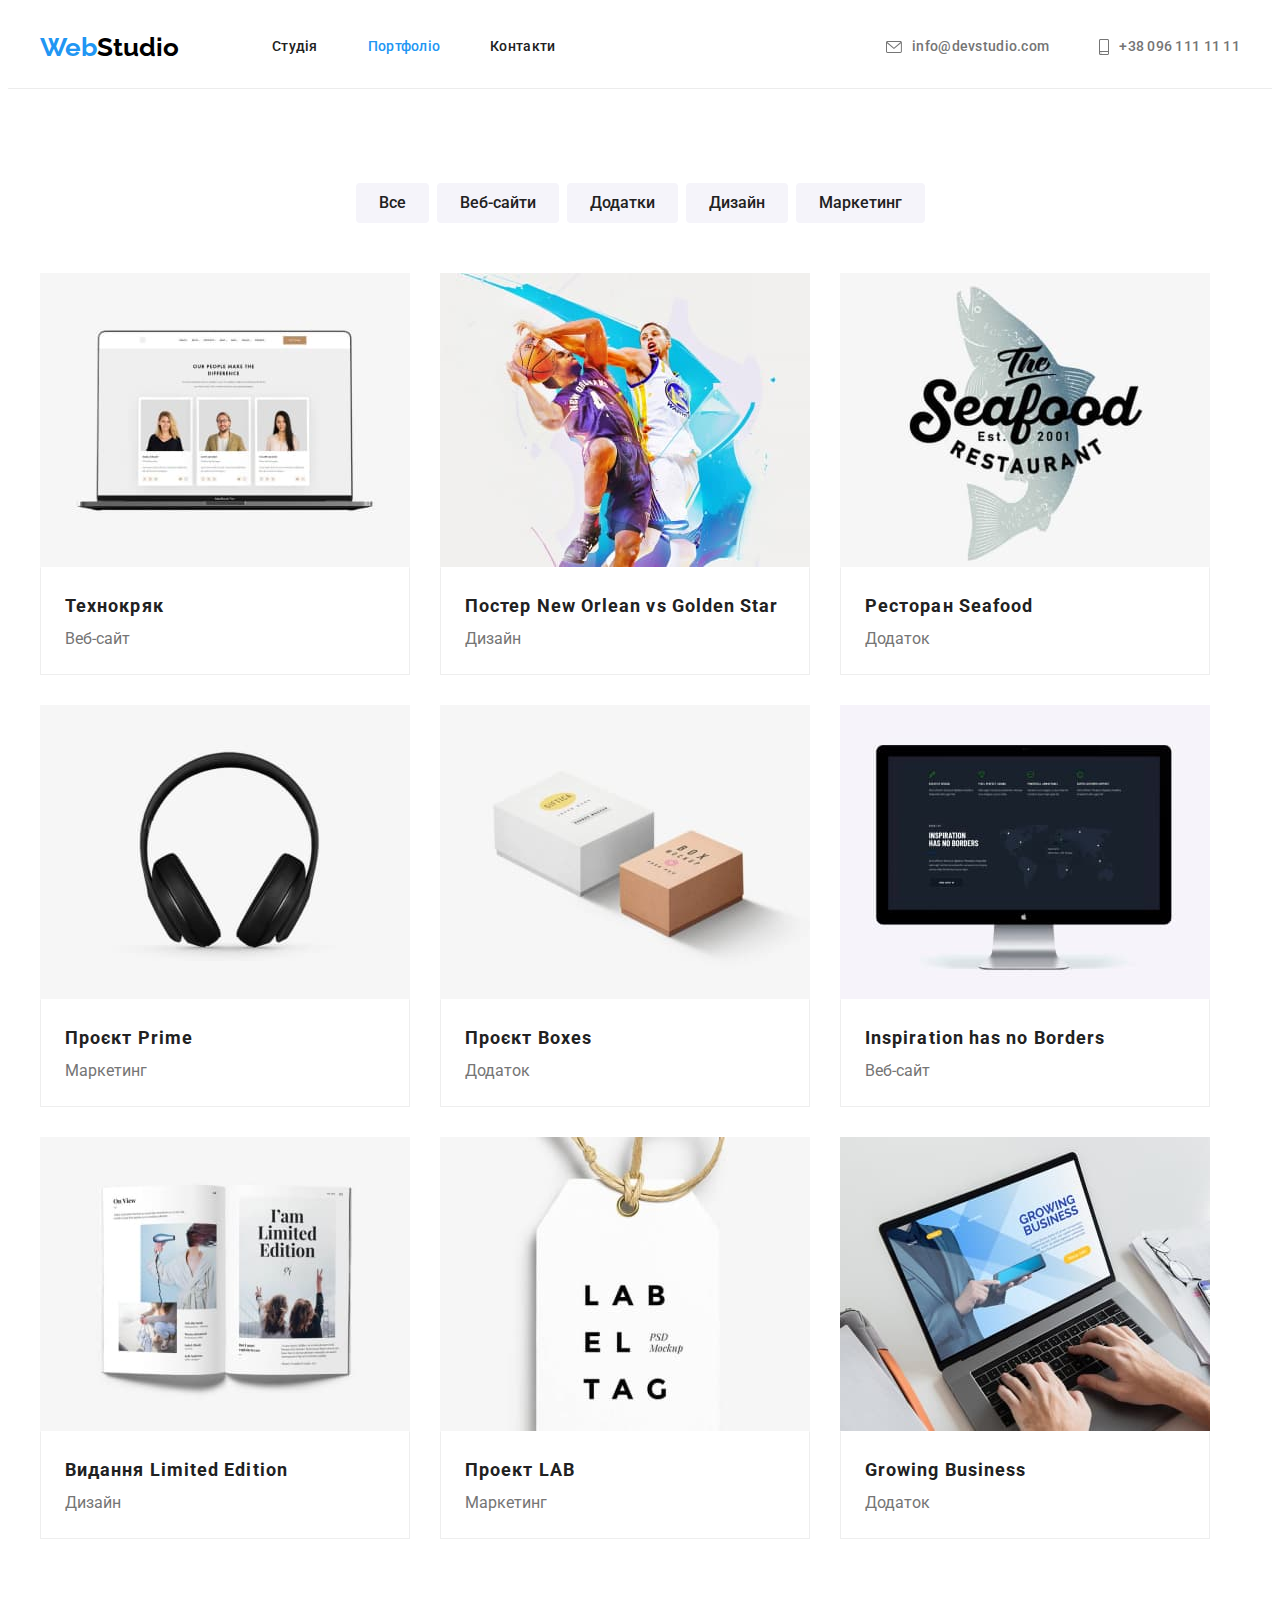
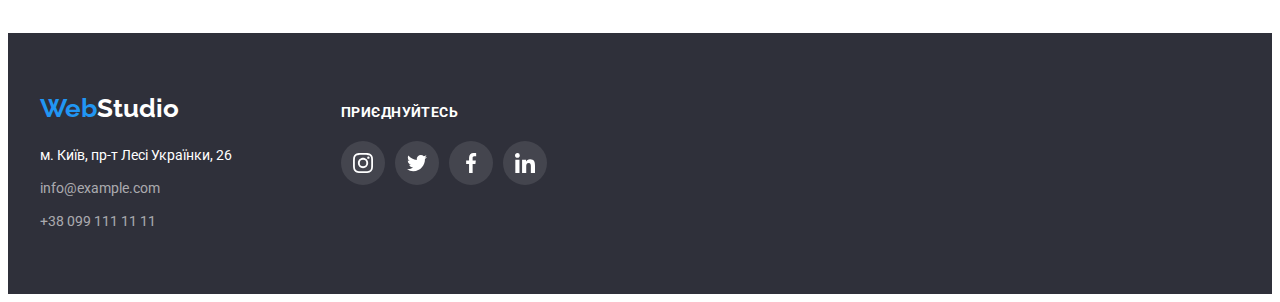
==== portfolio.html @ 613b5aa0 "add file" ====
<!DOCTYPE html>
<html lang="en">
  <head>
    <meta charset="UTF-8" />
    <meta http-equiv="X-UA-Compatible" content="IE=edge" />
    <meta name="viewport" content="width=device-width, initial-scale=1.0" />
    <link rel="preconnect" href="https://fonts.googleapis.com" />
    <link rel="preconnect" href="https://fonts.gstatic.com" crossorigin />
    <link
      href="https://fonts.googleapis.com/css2?family=Raleway:wght@700&family=Roboto:wght@400;500;700;900&display=swap"
      rel="stylesheet"
    />
    <link
      rel="stylesheet"
      href="https://cdnjs.cloudflare.com/ajax/libs/modern-normalize/1.1.0/modern-normalize.min.css"
      integrity="sha512-wpPYUAdjBVSE4KJnH1VR1HeZfpl1ub8YT/NKx4PuQ5NmX2tKuGu6U/JRp5y+Y8XG2tV+wKQpNHVUX03MfMFn9Q=="
      crossorigin="anonymous"
      referrerpolicy="no-referrer"
    />
    <link rel="stylesheet" href="css/styles.css" />
    <title>Portfolio</title>
  </head>
  <body>
    <header class="header header-portfolio">
      <div class="container header-container">
        <a lang="en" href="./index.html" class="logo-header logo link"
          ><span class="logo-blue">Web</span>Studio</a
        >
        <ul class="header-nav list">
          <li class="header-nav-item">
            <a href="./index.html" class="header-link link">Студія</a>
          </li>
          <li class="header-nav-item">
            <a href="./portfolio.html" class="header-link current link"
              >Портфоліо</a
            >
          </li>
          <li class="header-nav-item">
            <a href="" class="header-link link">Контакти</a>
          </li>
        </ul>
        <ul class="header-contacts list">
          <li class="header-contacts-item">
            <a
              href="mailto:info@devstudio.com"
              class="header-contact-list-item link"
            >
              <svg width="16" height="12" class="contacts-icon">
                <use href="./images/icons.svg#icon-envelope"></use>
              </svg>
              <div>info@devstudio.com</div></a
            >
          </li>
          <li class="header-contacts-item">
            <a href="tel:+380961111111" class="header-contact-list-item link">
              <svg width="10" height="16" class="contacts-icon">
                <use href="./images/icons.svg#icon-smartphone"></use>
              </svg>
              <div>+38 096 111 11 11</div></a
            >
          </li>
        </ul>
      </div>
    </header>
    <main>
      <section class="section">
        <div class="container">
          <h1 class="visually-hidden">Portfolio</h1>
          <ul class="list portfolio-nav-list">
            <li class="portfolio-list-item">
              <button class="portfolio-btn btn" type="button">Все</button>
            </li>
            <li class="portfolio-list-item">
              <button class="portfolio-btn btn" type="button">Веб-сайти</button>
            </li>
            <li class="portfolio-list-item">
              <button class="portfolio-btn btn" type="button">Додатки</button>
            </li>
            <li class="portfolio-list-item">
              <button class="portfolio-btn btn" type="button">Дизайн</button>
            </li>
            <li class="portfolio-list-item">
              <button class="portfolio-btn btn" type="button">Маркетинг</button>
            </li>
          </ul>
          <ul class="list portfolio-works-list">
            <li class="works-list-item">
              <a href="" class="works-link link">
                <img
                  width="370"
                  src="./images/portfolio-1.jpg"
                  alt="Технокряк"
                  class="img"
                />
                <div class="portfolio-caption-block">
                  <h2 class="works-item-title">Технокряк</h2>
                  <p class="works-item-caption">Веб-сайт</p>
                </div>
              </a>
            </li>
            <li class="works-list-item">
              <a href="" class="works-link link">
                <img
                  width="370"
                  src="./images/portfolio-2.jpg"
                  alt="Постер New Orlean vs Golden Star"
                  class="img"
                />
                <div class="portfolio-caption-block">
                  <h2 class="works-item-title">
                    Постер New Orlean vs Golden Star
                  </h2>
                  <p class="works-item-caption">Дизайн</p>
                </div>
              </a>
            </li>
            <li class="works-list-item">
              <a href="" class="works-link link">
                <img
                  width="370"
                  src="./images/portfolio-3.jpg"
                  alt="Ресторан Seafood"
                  class="img"
                />
                <div class="portfolio-caption-block">
                  <h2 class="works-item-title">Ресторан Seafood</h2>
                  <p class="works-item-caption">Додаток</p>
                </div>
              </a>
            </li>
            <li class="works-list-item">
              <a href="" class="works-link link">
                <img
                  width="370"
                  src="./images/portfolio-4.jpg"
                  alt="Проєкт Prime"
                  class="img"
                />
                <div class="portfolio-caption-block">
                  <h2 class="works-item-title">Проєкт Prime</h2>
                  <p class="works-item-caption">Маркетинг</p>
                </div>
              </a>
            </li>
            <li class="works-list-item">
              <a href="" class="works-link link">
                <img
                  width="370"
                  src="./images/portfolio-5.jpg"
                  alt="Проєкт Boxes"
                  class="img"
                />
                <div class="portfolio-caption-block">
                  <h2 class="works-item-title">Проєкт Boxes</h2>
                  <p class="works-item-caption">Додаток</p>
                </div>
              </a>
            </li>
            <li class="works-list-item">
              <a href="" class="works-link link">
                <img
                  width="370"
                  src="./images/portfolio-6.jpg"
                  alt="Inspiration has no Borders"
                  class="img"
                />
                <div class="portfolio-caption-block">
                  <h2 class="works-item-title">Inspiration has no Borders</h2>
                  <p class="works-item-caption">Веб-сайт</p>
                </div>
              </a>
            </li>
            <li class="works-list-item">
              <a href="" class="works-link link">
                <img
                  width="370"
                  src="./images/portfolio-7.jpg"
                  alt="Видання Limited Edition"
                  class="img"
                />
                <div class="portfolio-caption-block">
                  <h2 class="works-item-title">Видання Limited Edition</h2>
                  <p class="works-item-caption">Дизайн</p>
                </div>
              </a>
            </li>
            <li class="works-list-item">
              <a href="" class="works-link link">
                <img
                  width="370"
                  src="./images/portfolio-8.jpg"
                  alt="Проект LAB"
                  class="img"
                />
                <div class="portfolio-caption-block">
                  <h2 class="works-item-title">Проект LAB</h2>
                  <p class="works-item-caption">Маркетинг</p>
                </div>
              </a>
            </li>
            <li class="works-list-item">
              <a href="" class="works-link link">
                <img
                  width="370"
                  src="./images/portfolio-9.jpg"
                  alt="Growing Business"
                  class="img"
                />
                <div class="portfolio-caption-block">
                  <h2 class="works-item-title">Growing Business</h2>
                  <p class="works-item-caption">Додаток</p>
                </div>
              </a>
            </li>
          </ul>
        </div>
      </section>
    </main>
    <footer class="footer">
      <div class="container footer-content">
        <div class="footer-address">
          <a lang="en" href="./index.html" class="logo-footer logo link"
            ><span class="logo-blue">Web</span>Studio</a
          >
          <address class="address">
            <p class="address-city">м. Київ, пр-т Лесі Українки, 26</p>
            <div class="address-block-link">
              <a class="address-mail link" href="mailto:info@example.com"
                >info@example.com</a
              >
              <a class="address-phone link" href="tel:+380991111111"
                >+38 099 111 11 11</a
              >
            </div>
          </address>
        </div>

        <div class="soc-footer">
          <h2 class="soc-footer-title">приєднуйтесь</h2>
          <ul class="icon-soc-list-footer list">
            <li class="soc-item">
              <a href="" class="soc-link footer-soc link">
                <svg class="icon-img-soc" width="20" height="20">
                  <use href="./images/icons.svg#icon-instagram-2"></use>
                </svg>
              </a>
            </li>
            <li class="soc-item">
              <a href="" class="soc-link footer-soc link">
                <svg class="icon-img-soc" width="20" height="20">
                  <use href="./images/icons.svg#icon-twitter-1"></use>
                </svg>
              </a>
            </li>
            <li class="soc-item">
              <a href="" class="soc-link footer-soc link">
                <svg class="icon-img-soc" width="20" height="20">
                  <use href="./images/icons.svg#icon-facebook-1"></use>
                </svg>
              </a>
            </li>
            <li class="soc-item">
              <a href="" class="soc-link footer-soc link">
                <svg class="icon-img-soc" width="20" height="20">
                  <use href="./images/icons.svg#icon-linkedin-1"></use>
                </svg>
              </a>
            </li>
          </ul>
        </div>
      </div>
    </footer>
  </body>
</html>
---- css/styles.css ----
body {
  color: #757575;
  font-family: "Roboto", sans-serif;
}

p,
h1,
h2,
h3,
h4,
h5,
h6 {
  margin: 0;
}

ul {
  margin: 0;
  padding: 0;
}

:root {
  --f-s-backgroud-color: #2f303a;
  --link-logo-blue: #2196f3;
  --white-color: #ffffff;
  --title-color: #212121;
}

.section {
  padding-top: 94px;
  padding-bottom: 94px;
}

.container {
  width: 1200px;
  margin: 0 auto;
  padding-left: 15px;
  padding-right: 15px;
}

.visually-hidden {
  position: absolute;
  white-space: nowrap;
  width: 1px;
  height: 1px;
  overflow: hidden;
  border: 0;
  padding: 0;
  clip: rect(0 0 0 0);
  clip-path: inset(50%);
  margin: -1px;
}

.list {
  list-style: none;
}

.link {
  text-decoration: none;
  color: inherit;
}

.img {
  display: block;
}

.btn {
  cursor: pointer;
  font-family: inherit;
  border: 1px solid transparent;
}

.header-link.current {
  color: var(--link-logo-blue);
}

/* --------------------------Header styles------------------------------- */

.logo-header {
  color: #000000;

  font-family: "Raleway", sans-serif;
  font-weight: 700;
  font-size: 26px;
  line-height: 1.19;
}

.logo-blue {
  color: var(--link-logo-blue);
}

.header-link {
  color: var(--title-color);
}

.header-link:hover,
.header-link:focus {
  color: var(--link-logo-blue);
}

.header-contact-list-item,
.header-link {
  display: flex;
  align-items: center;
  fill: currentColor;

  font-weight: 500;
  font-size: 14px;
  line-height: 1.14;
  letter-spacing: 0.02em;
}

.header-contact-list-item:hover,
.header-contact-list-item:focus {
  color: var(--link-logo-blue);
}

.contacts-icon {
  margin-right: 10px;
}

/* -----------------------main sstyles-------------------- */
/* HERO section */
.hero-section {
  background-color: var(--f-s-backgroud-color);

  max-width: 1600px;
  height: 600px;
  margin-left: auto;
  margin-right: auto;
  background-image: linear-gradient(
      rgba(47, 48, 58, 0.4),
      rgba(47, 48, 58, 0.4)
    ),
    url(../images/hero-bg.jpg);
  background-size: cover;
  background-position: center;
}

.hero-title {
  color: var(--white-color);
  text-align: center;

  width: 696px;
  margin: 0 auto;

  font-weight: 900;
  font-size: 44px;
  line-height: 1.36;
  text-align: center;
  letter-spacing: 0.06em;
  text-transform: uppercase;
}

.hero-btn {
  display: block;

  color: var(--white-color);
  background-color: var(--link-logo-blue);

  border-radius: 4px;
  width: 216px;
  margin: 0 auto;
  margin-top: 30px;
  padding: 10px;

  font-weight: 700;
  font-size: 16px;
  line-height: 1.88;
  letter-spacing: 0.06em;
}

.hero-btn:hover,
.hero-btn:focus {
  background-color: #188ce8;
}

/* benefots section */
.benefits-item-title {
  color: var(--title-color);

  font-weight: 700;
  font-size: 14px;
  line-height: 1.14;
  text-transform: uppercase;
}

.benefits-caption {
  font-size: 14px;
  line-height: 1.71;

  margin-top: 10px;
}

/* work section */

.work-section-title,
.team-section-title {
  color: var(--title-color);

  font-weight: 700;
  font-size: 36px;
  line-height: 1.16;
  text-align: center;
}

/* our team section */

.team-section {
  background-color: #f5f4fa;
}

.team-item-title {
  color: var(--title-color);

  font-weight: 500;
  font-size: 16px;
  line-height: 1.18;
  text-align: center;
}
.team-item-caption {
  margin-top: 10px;

  font-size: 16px;
  line-height: 1.18;
  text-align: center;
}

/* FOOTER */
/* address */
.footer {
  background-color: var(--f-s-backgroud-color);
  padding-top: 60px;
  padding-bottom: 60px;
}

.logo-footer {
  color: var(--white-color);

  font-family: "Raleway", sans-serif;
  font-weight: 700;
  font-size: 26px;
  line-height: 1.19;
}
.address {
  font-style: normal;
}
.address-city {
  color: var(--white-color);

  font-size: 14px;
  line-height: 1.71;
  margin-top: 20px;
}
.address-mail,
.address-phone {
  color: rgba(255, 255, 255, 0.6);

  margin-top: 9px;

  font-size: 14px;
  line-height: 1.71;
}

.address-mail:hover,
.address-phone:hover,
.address-mail:focus,
.address-phone:focus {
  color: var(--link-logo-blue);
}

/* ----------------Portfolio html------------------ */

/* portfolio section */

.portfolio-btn {
  color: var(--title-color);
  background-color: #f5f4fa;

  border-radius: 4px;
  font-weight: 500;
  font-size: 16px;
  line-height: 1.62;
  text-align: center;

  padding: 6px 22px;
}

.portfolio-btn:hover,
.portfolio-btn:focus {
  color: var(--white-color);
  background-color: var(--link-logo-blue);
}

.works-item-title {
  color: var(--title-color);

  font-weight: 700;
  font-size: 18px;
  line-height: 2;
  letter-spacing: 0.06em;
}
.works-item-caption {
  font-size: 16px;
  line-height: 1.88;
}

/* --------------pozition----------------- */

.header {
  padding-top: 24px;
  padding-bottom: 25px;
}

.hero-section {
  padding-top: 200px;
  padding-bottom: 200px;
}

.section {
  padding-top: 94px;
  padding-bottom: 94px;
}

.work-section {
  padding-top: 0px;
}

.work-section-list {
  margin-top: 50px;

  column-gap: 30px;
  display: flex;
}

.work-list-item {
  width: calc((100%-60) / 3);
}

.team-list {
  margin-top: 50px;

  display: flex;
  column-gap: 30px;
}

.team-caption-block {
  padding-top: 30px;
  padding-bottom: 30px;
}

.address-block-link {
  display: flex;
  flex-direction: column;
}

.team-item {
  width: 270px;

  background-color: #ffffff;
  box-shadow: 0px 1px 3px rgba(0, 0, 0, 0.12), 0px 1px 1px rgba(0, 0, 0, 0.14),
    0px 2px 1px rgba(0, 0, 0, 0.2);
  border-radius: 0px 0px 4px 4px;
}

.benefits-list {
  display: flex;

  column-gap: 30px;
}

.benefits-list-item {
  width: calc((100%-90px) / 4);
}

.header-nav {
  display: flex;

  margin-left: 93px;
}

.header-nav-item:not(:last-child) {
  margin-right: 50px;
}

.header-contacts {
  display: flex;

  margin-left: auto;
}

.header-contacts-item:not(:last-child) {
  margin-right: 50px;
}

.header-container {
  display: flex;

  align-items: center;
}

.header-portfolio {
  border-bottom: 1px solid #ececec;
}

.portfolio-nav-list {
  display: flex;

  justify-content: center;
}

.portfolio-list-item:not(:last-child) {
  margin-right: 8px;
}

.portfolio-list-item:hover,
.portfolio-list-item:focus {
  box-shadow: 0px 3px 1px rgba(0, 0, 0, 0.1), 0px 1px 2px rgba(0, 0, 0, 0.08),
    0px 2px 2px rgba(0, 0, 0, 0.12);
  border-radius: 4px;
}

.portfolio-works-list {
  margin-top: 50px;

  display: flex;
  flex-wrap: wrap;
  gap: 30px;
}

.portfolio-caption-block {
  padding: 20px 24px;

  border: 1px solid #eeeeee;
  border-top: 1px solid transparent;
}

/* border: 1px solid #EEEEEE; */

.icon-benefits-bg {
  display: flex;
  align-items: center;
  justify-content: center;

  width: 100%;
  height: 120px;

  background-color: #f5f4fa;
  margin-bottom: 30px;
}

.icon-soc-list {
  display: flex;
  justify-content: center;
  gap: 10px;

  margin-top: 16px;
}

.soc-link {
  display: flex;

  align-items: center;
  justify-content: center;

  width: 44px;
  height: 44px;
  border-radius: 50%;
  fill: #afb1b8;
}

.soc-link:hover,
.soc-link:focus {
  background-color: var(--link-logo-blue);
  fill: #ffffff;
}

.costumers-title {
  text-align: center;

  font-weight: 700;
  font-size: 36px;
  line-height: 1.16;
  text-align: center;
  letter-spacing: 0.03em;

  color: var(--title-color);
}

.costumers-list {
  display: flex;
  gap: 30px;

  margin-top: 50px;
}

.costumers-link {
  color: #afb1b8;

  display: flex;
  align-items: center;
  justify-content: center;
  width: 170px;
  height: 92px;

  border: 1px solid #afb1b8;
  border-radius: 4px;
}

.costumers-link:hover,
.costumers-link:focus {
  border-color: var(--link-logo-blue);
  color: var(--link-logo-blue);
}

.costumers-icon {
  fill: currentColor;
}

.icon-soc-list-footer {
  display: flex;
  gap: 10px;

  margin-top: 20px;
}

.container.footer-content {
  display: flex;
}

.soc-footer-title {
  font-family: "Roboto";
  font-style: normal;
  font-weight: 700;
  font-size: 14px;
  line-height: 1.14;
  letter-spacing: 0.03em;
  text-transform: uppercase;

  color: var(--white-color);
}

.soc-footer {
  margin-left: 70px;

  padding-top: 12px;
}

.footer-address {
  width: 231px;
}

.soc-link.footer-soc {
  background-color: rgba(255, 255, 255, 0.1);
  fill: var(--white-color);
}

.soc-link.footer-soc:hover,
.soc-link.footer-soc:focus {
  background-color: var(--link-logo-blue);
}

.works-link {
  display: block;
}

.works-link:hover,
.works-link:focus {
  box-shadow: 0px 1px 1px rgba(0, 0, 0, 0.12), 0px 4px 4px rgba(0, 0, 0, 0.06),
    1px 4px 6px rgba(0, 0, 0, 0.16);
}
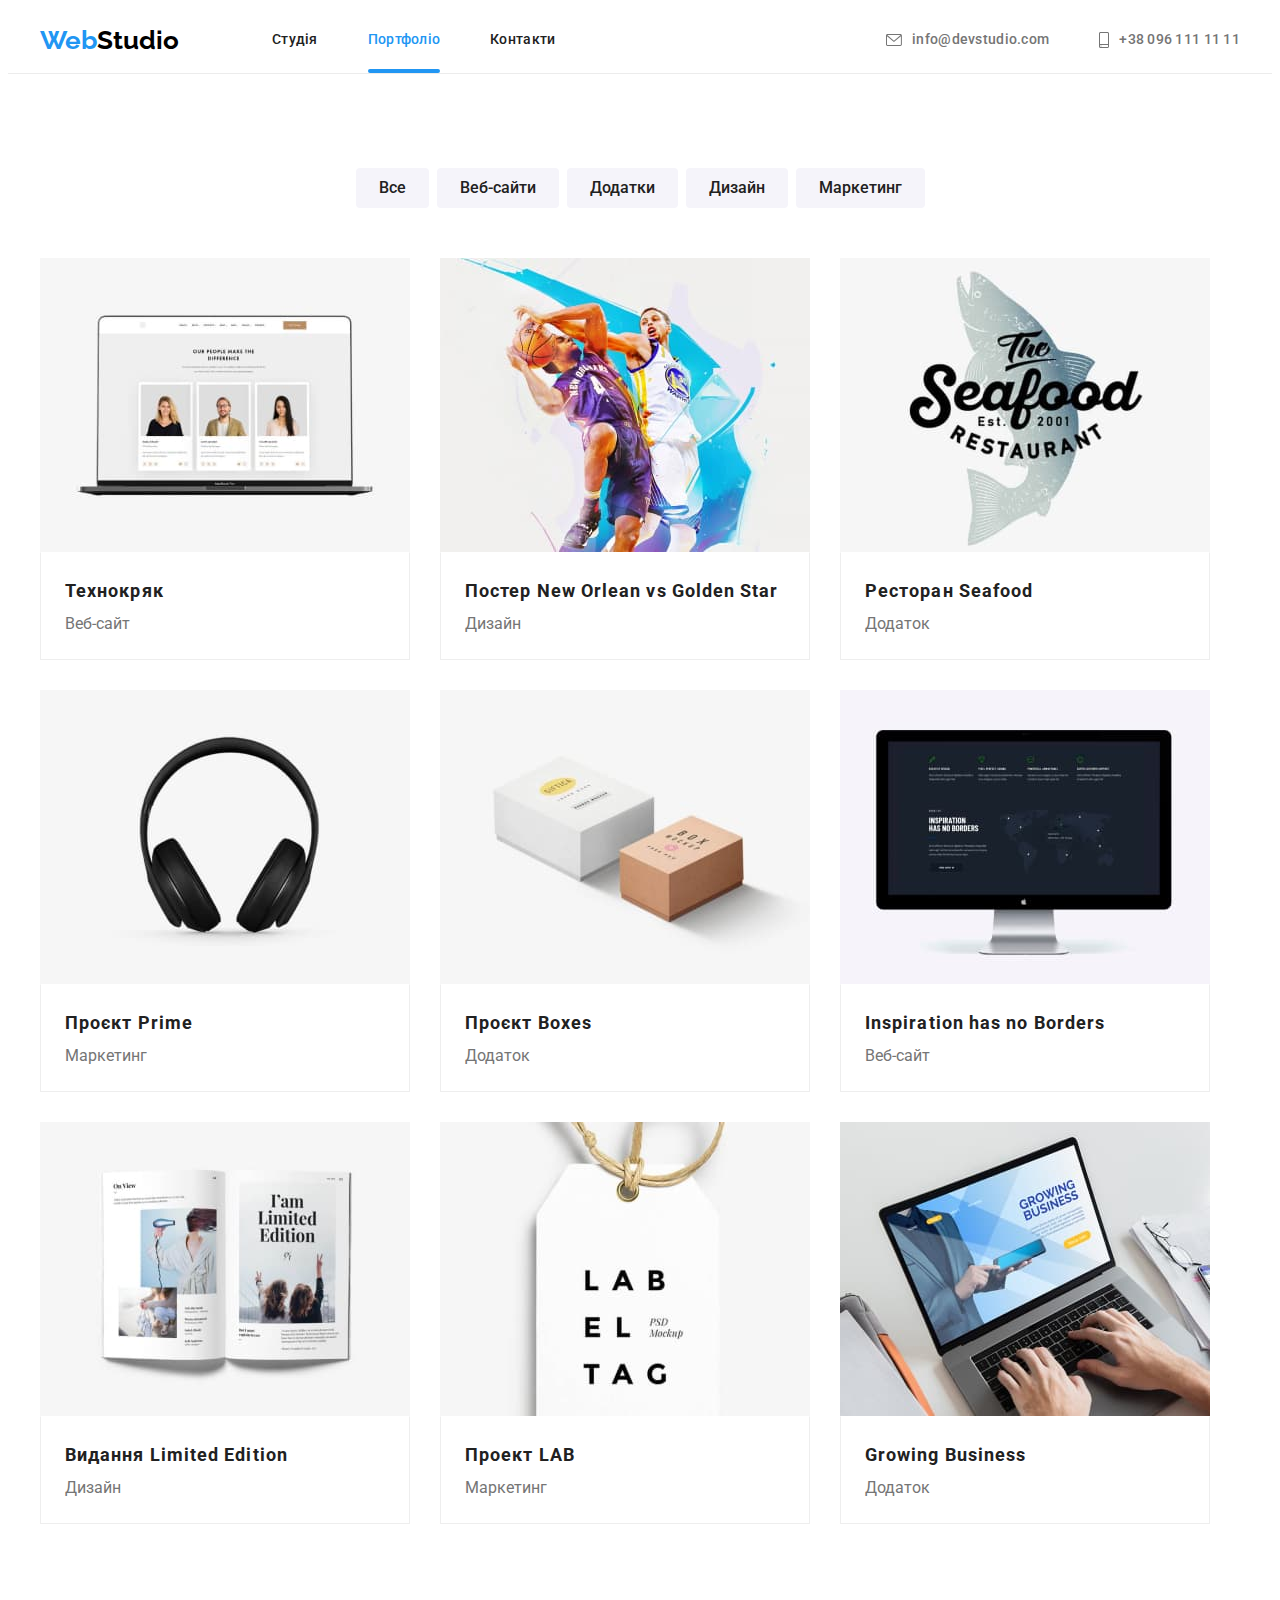
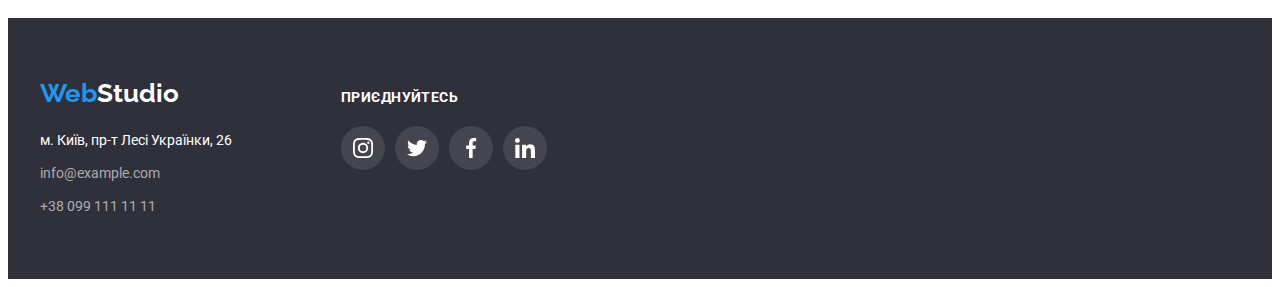
==== commit 57d79585: "make portfolio" ====
--- a/portfolio.html
+++ b/portfolio.html
@@ -86,12 +86,19 @@
           <ul class="list portfolio-works-list">
             <li class="works-list-item">
               <a href="" class="works-link link">
-                <img
-                  width="370"
-                  src="./images/portfolio-1.jpg"
-                  alt="Технокряк"
-                  class="img"
-                />
+                <div class="portfolio-contain-action">
+                  <img
+                    width="370"
+                    src="./images/portfolio-1.jpg"
+                    alt="Технокряк"
+                    class="img"
+                  />
+                  <p class="portfolio-subscribe">
+                    Ресурс пропонує комплексні пропозиції з різним рівнем
+                    функціоналу та сервісів. Все це дозволить відвідувачу
+                    отримати вичерпні відомості про компанію чи приватну особу.
+                  </p>
+                </div>
                 <div class="portfolio-caption-block">
                   <h2 class="works-item-title">Технокряк</h2>
                   <p class="works-item-caption">Веб-сайт</p>
@@ -100,12 +107,20 @@
             </li>
             <li class="works-list-item">
               <a href="" class="works-link link">
-                <img
-                  width="370"
-                  src="./images/portfolio-2.jpg"
-                  alt="Постер New Orlean vs Golden Star"
-                  class="img"
-                />
+                <div class="portfolio-contain-action">
+                  <img
+                    width="370"
+                    src="./images/portfolio-2.jpg"
+                    alt="Постер New Orlean vs Golden Star"
+                    class="img"
+                  />
+                  <p class="portfolio-subscribe">
+                    Ресурс пропонує комплексні пропозиції з різним рівнем
+                    функціоналу та сервісів. Все це дозволить відвідувачу
+                    отримати вичерпні відомості про компанію чи приватну особу.
+                  </p>
+                </div>
+
                 <div class="portfolio-caption-block">
                   <h2 class="works-item-title">
                     Постер New Orlean vs Golden Star
@@ -116,12 +131,20 @@
             </li>
             <li class="works-list-item">
               <a href="" class="works-link link">
-                <img
-                  width="370"
-                  src="./images/portfolio-3.jpg"
-                  alt="Ресторан Seafood"
-                  class="img"
-                />
+                <div class="portfolio-contain-action">
+                  <img
+                    width="370"
+                    src="./images/portfolio-3.jpg"
+                    alt="Ресторан Seafood"
+                    class="img"
+                  />
+                  <p class="portfolio-subscribe">
+                    Ресурс пропонує комплексні пропозиції з різним рівнем
+                    функціоналу та сервісів. Все це дозволить відвідувачу
+                    отримати вичерпні відомості про компанію чи приватну особу.
+                  </p>
+                </div>
+
                 <div class="portfolio-caption-block">
                   <h2 class="works-item-title">Ресторан Seafood</h2>
                   <p class="works-item-caption">Додаток</p>
@@ -130,12 +153,20 @@
             </li>
             <li class="works-list-item">
               <a href="" class="works-link link">
-                <img
-                  width="370"
-                  src="./images/portfolio-4.jpg"
-                  alt="Проєкт Prime"
-                  class="img"
-                />
+                <div class="portfolio-contain-action">
+                  <img
+                    width="370"
+                    src="./images/portfolio-4.jpg"
+                    alt="Проєкт Prime"
+                    class="img"
+                  />
+                  <p class="portfolio-subscribe">
+                    Ресурс пропонує комплексні пропозиції з різним рівнем
+                    функціоналу та сервісів. Все це дозволить відвідувачу
+                    отримати вичерпні відомості про компанію чи приватну особу.
+                  </p>
+                </div>
+
                 <div class="portfolio-caption-block">
                   <h2 class="works-item-title">Проєкт Prime</h2>
                   <p class="works-item-caption">Маркетинг</p>
@@ -144,12 +175,20 @@
             </li>
             <li class="works-list-item">
               <a href="" class="works-link link">
-                <img
-                  width="370"
-                  src="./images/portfolio-5.jpg"
-                  alt="Проєкт Boxes"
-                  class="img"
-                />
+                <div class="portfolio-contain-action">
+                  <img
+                    width="370"
+                    src="./images/portfolio-5.jpg"
+                    alt="Проєкт Boxes"
+                    class="img"
+                  />
+                  <p class="portfolio-subscribe">
+                    Ресурс пропонує комплексні пропозиції з різним рівнем
+                    функціоналу та сервісів. Все це дозволить відвідувачу
+                    отримати вичерпні відомості про компанію чи приватну особу.
+                  </p>
+                </div>
+
                 <div class="portfolio-caption-block">
                   <h2 class="works-item-title">Проєкт Boxes</h2>
                   <p class="works-item-caption">Додаток</p>
@@ -158,12 +197,20 @@
             </li>
             <li class="works-list-item">
               <a href="" class="works-link link">
-                <img
-                  width="370"
-                  src="./images/portfolio-6.jpg"
-                  alt="Inspiration has no Borders"
-                  class="img"
-                />
+                <div class="portfolio-contain-action">
+                  <img
+                    width="370"
+                    src="./images/portfolio-6.jpg"
+                    alt="Inspiration has no Borders"
+                    class="img"
+                  />
+                  <p class="portfolio-subscribe">
+                    Ресурс пропонує комплексні пропозиції з різним рівнем
+                    функціоналу та сервісів. Все це дозволить відвідувачу
+                    отримати вичерпні відомості про компанію чи приватну особу.
+                  </p>
+                </div>
+
                 <div class="portfolio-caption-block">
                   <h2 class="works-item-title">Inspiration has no Borders</h2>
                   <p class="works-item-caption">Веб-сайт</p>
@@ -172,12 +219,20 @@
             </li>
             <li class="works-list-item">
               <a href="" class="works-link link">
-                <img
-                  width="370"
-                  src="./images/portfolio-7.jpg"
-                  alt="Видання Limited Edition"
-                  class="img"
-                />
+                <div class="portfolio-contain-action">
+                  <img
+                    width="370"
+                    src="./images/portfolio-7.jpg"
+                    alt="Видання Limited Edition"
+                    class="img"
+                  />
+                  <p class="portfolio-subscribe">
+                    Ресурс пропонує комплексні пропозиції з різним рівнем
+                    функціоналу та сервісів. Все це дозволить відвідувачу
+                    отримати вичерпні відомості про компанію чи приватну особу.
+                  </p>
+                </div>
+
                 <div class="portfolio-caption-block">
                   <h2 class="works-item-title">Видання Limited Edition</h2>
                   <p class="works-item-caption">Дизайн</p>
@@ -186,12 +241,20 @@
             </li>
             <li class="works-list-item">
               <a href="" class="works-link link">
-                <img
-                  width="370"
-                  src="./images/portfolio-8.jpg"
-                  alt="Проект LAB"
-                  class="img"
-                />
+                <div class="portfolio-contain-action">
+                  <img
+                    width="370"
+                    src="./images/portfolio-8.jpg"
+                    alt="Проект LAB"
+                    class="img"
+                  />
+                  <p class="portfolio-subscribe">
+                    Ресурс пропонує комплексні пропозиції з різним рівнем
+                    функціоналу та сервісів. Все це дозволить відвідувачу
+                    отримати вичерпні відомості про компанію чи приватну особу.
+                  </p>
+                </div>
+
                 <div class="portfolio-caption-block">
                   <h2 class="works-item-title">Проект LAB</h2>
                   <p class="works-item-caption">Маркетинг</p>
@@ -200,12 +263,20 @@
             </li>
             <li class="works-list-item">
               <a href="" class="works-link link">
-                <img
-                  width="370"
-                  src="./images/portfolio-9.jpg"
-                  alt="Growing Business"
-                  class="img"
-                />
+                <div class="portfolio-contain-action">
+                  <img
+                    width="370"
+                    src="./images/portfolio-9.jpg"
+                    alt="Growing Business"
+                    class="img"
+                  />
+                  <p class="portfolio-subscribe">
+                    Ресурс пропонує комплексні пропозиції з різним рівнем
+                    функціоналу та сервісів. Все це дозволить відвідувачу
+                    отримати вичерпні відомості про компанію чи приватну особу.
+                  </p>
+                </div>
+
                 <div class="portfolio-caption-block">
                   <h2 class="works-item-title">Growing Business</h2>
                   <p class="works-item-caption">Додаток</p>
--- a/css/styles.css
+++ b/css/styles.css
@@ -70,6 +70,7 @@
 }
 
 .header-link.current {
+  position: relative;
   color: var(--link-logo-blue);
 }
 
@@ -90,6 +91,9 @@
 
 .header-link {
   color: var(--title-color);
+
+  padding-top: 24px;
+  padding-bottom: 25px;
 }
 
 .header-link:hover,
@@ -306,11 +310,11 @@
 
 /* --------------pozition----------------- */
 
-.header {
+/* .header {
   padding-top: 24px;
   padding-bottom: 25px;
 }
-
+ */
 .hero-section {
   padding-top: 200px;
   padding-bottom: 200px;
@@ -568,3 +572,142 @@
   box-shadow: 0px 1px 1px rgba(0, 0, 0, 0.12), 0px 4px 4px rgba(0, 0, 0, 0.06),
     1px 4px 6px rgba(0, 0, 0, 0.16);
 }
+
+/* modal  */
+
+.backdrop {
+  width: 100%;
+  height: 100%;
+  position: fixed;
+  top: 0;
+  background-color: rgba(0, 0, 0, 0.2);
+
+  transition: opacity 500ms linear, visibility 500ms linear;
+}
+
+.modal {
+  position: absolute;
+  top: 50%;
+  left: 50%;
+
+  transform: translate(-50%, -50%);
+
+  width: 528px;
+  min-height: 581px;
+
+  background-color: var(--white-color);
+  box-shadow: 0px 1px 3px rgba(0, 0, 0, 0.12), 0px 1px 1px rgba(0, 0, 0, 0.14),
+    0px 2px 1px rgba(0, 0, 0, 0.2);
+  border-radius: 4px;
+}
+
+.modal-close {
+  position: absolute;
+
+  display: flex;
+  align-items: center;
+  justify-content: center;
+
+  top: 8px;
+  right: 8px;
+
+  width: 30px;
+  height: 30px;
+  border-radius: 50%;
+  background-color: var(--white-color);
+  border: 1px solid rgba(0, 0, 0, 0.1);
+
+  transition: background-color 250ms cubic-bezier(0.4, 0, 0.2, 1);
+}
+
+.close-icon-svg {
+  transform: rotate(0);
+  transition: transform 250ms cubic-bezier(0.4, 0, 0.2, 1);
+}
+
+.modal-close:hover .close-icon-svg {
+  transform: rotate(360deg);
+}
+
+.modal-close:hover {
+  background-color: rgba(226, 220, 220, 0.829);
+}
+
+.is-hidden {
+  opacity: 0;
+  visibility: hidden;
+  pointer-events: none;
+}
+
+.header-link.current::after {
+  content: "";
+
+  position: absolute;
+  bottom: 0;
+
+  width: 100%;
+  height: 4px;
+
+  background: var(--link-logo-blue);
+  border-radius: 2px;
+}
+
+.work-subscribe-div {
+  position: relative;
+}
+
+.work-subscribe-back {
+  position: absolute;
+  bottom: 0;
+
+  width: 100%;
+  height: 70px;
+
+  background-color: rgba(47, 48, 58, 0.8);
+
+  display: flex;
+  justify-content: center;
+  align-items: center;
+}
+
+.work-subscribe {
+  font-weight: 700;
+  font-size: 14px;
+  line-height: 1.14;
+  text-align: center;
+  letter-spacing: 0.03em;
+  text-transform: uppercase;
+
+  color: var(--white-color);
+}
+
+.portfolio-contain-action {
+  position: relative;
+
+  overflow: hidden;
+}
+
+.portfolio-subscribe {
+  position: absolute;
+
+  top: 0;
+  left: 0;
+
+  height: 100%;
+  padding: 63px 24px;
+
+  background-color: rgba(33, 150, 243, 0.9);
+
+  font-weight: 400;
+  font-size: 18px;
+  line-height: 1.56;
+  letter-spacing: 0.03em;
+  color: var(--white-color);
+
+  transform: translateY(100%);
+  transition: transform 250ms cubic-bezier(0.4, 0, 0.2, 1);
+}
+
+.works-list-item:hover .portfolio-subscribe {
+  transform: translateY(0);
+}
